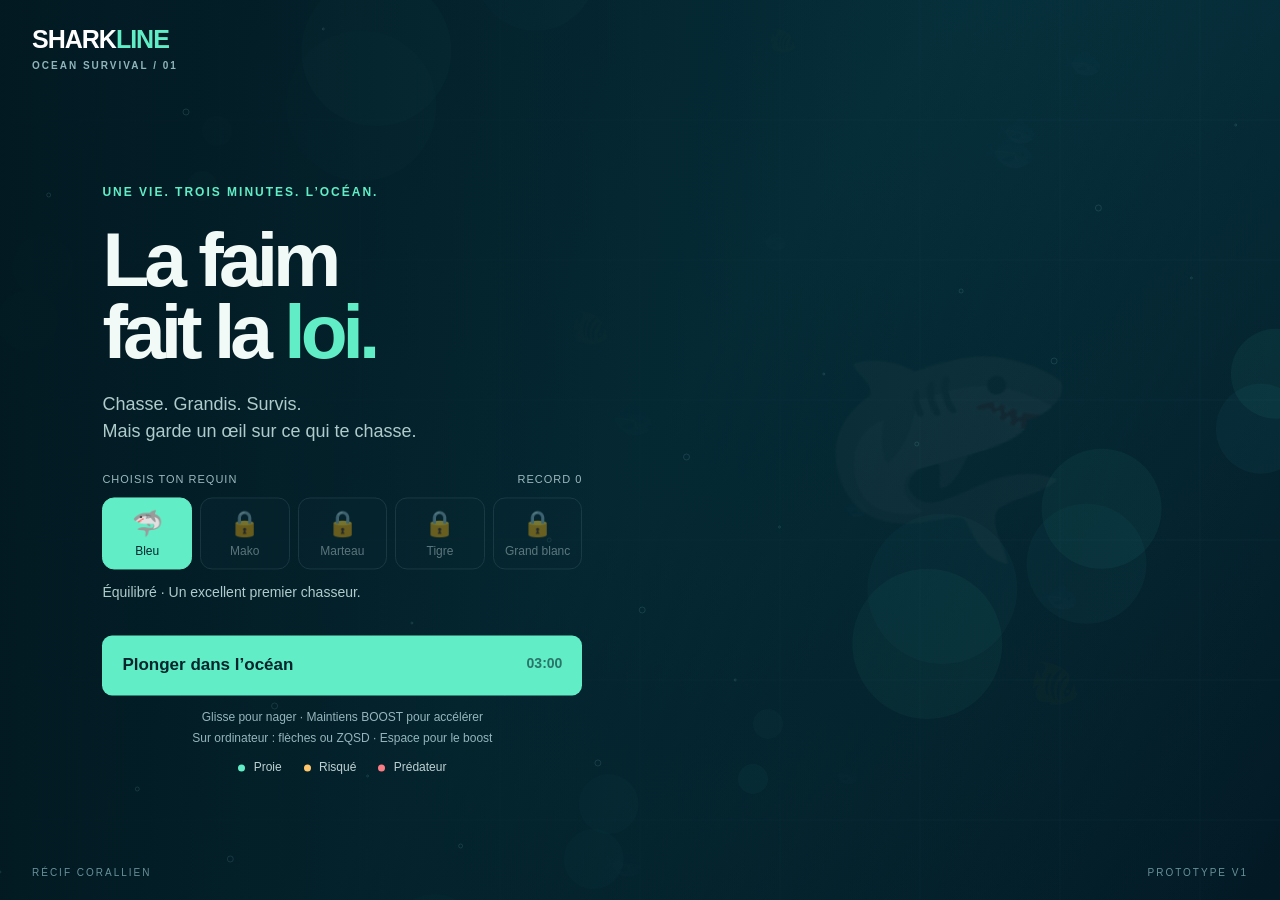
==== index.html @ ac91c2fd "Add files via upload" ====
<!doctype html><html lang="fr"><head><meta charset="utf-8"><meta name="viewport" content="width=device-width,initial-scale=1,viewport-fit=cover"><meta name="theme-color" content="#041b26"><meta name="description" content="Survis trois minutes dans l’océan. Mange, grandis et évite les prédateurs."><title>SHARKLINE · Survie dans l’océan</title><link rel="icon" type="image/svg+xml" href="data:image/svg+xml,%3Csvg xmlns='http://www.w3.org/2000/svg' viewBox='0 0 32 32'%3E%3Crect width='32' height='32' rx='8' fill='%23041b26'/%3E%3Cpath d='M5 25L22 5L20 25Z' fill='%2353f2cb'/%3E%3C/svg%3E"><link rel="stylesheet" href="style.css"><link rel="manifest" href="./manifest.webmanifest"><link rel="apple-touch-icon" href="./icons/icon-180.png"><meta name="apple-mobile-web-app-capable" content="yes"><meta name="apple-mobile-web-app-status-bar-style" content="black-translucent"><meta name="apple-mobile-web-app-title" content="SHARKLINE"></head><body><main id="game"><canvas id="ocean" aria-label="Océan et animaux marins"></canvas><header><a class="brand" href="./">SHARK<span>LINE</span><small>OCEAN SURVIVAL / 01</small></a><button id="pause" aria-label="Mettre en pause" hidden>Ⅱ</button></header><div id="hud" hidden><div class="stats"><div><small>SCORE</small><b id="score">0</b></div><div class="timer" id="time">3:00</div><div><small>TAILLE</small><b id="size">1.0 m</b></div></div><div class="meters"><label>VITALITÉ <progress id="health" max="100" value="100"></progress></label><label>ÉNERGIE <progress id="energy" max="100" value="100"></progress></label></div></div><div id="notice" role="status"></div><section id="menu" class="panel"><p class="eyebrow">UNE VIE. TROIS MINUTES. L’OCÉAN.</p><h1>La faim<br>fait la <em>loi.</em></h1><p class="intro">Chasse. Grandis. Survis.<br>Mais garde un œil sur ce qui te chasse.</p><div class="selection"><div class="select-title"><span>CHOISIS TON REQUIN</span><span id="record">RECORD 0</span></div><div id="sharks"></div><p id="ability"></p></div><button id="play" class="primary">Plonger dans l’océan <span>03:00</span></button><p class="controls">Glisse pour nager · Maintiens BOOST pour accélérer<br>Sur ordinateur : flèches ou ZQSD · Espace pour le boost</p><div class="legend"><span><i class="green"></i> Proie</span><span><i class="amber"></i> Risqué</span><span><i class="red"></i> Prédateur</span></div></section><section id="result" class="panel compact" hidden><p class="eyebrow" id="endLabel"></p><h2 id="endTitle"></h2><div class="resultstats"><div><small>SCORE</small><b id="finalScore"></b></div><div><small>PROIES</small><b id="finalEaten"></b></div><div><small>TAILLE</small><b id="finalSize"></b></div></div><p id="newRecord"></p><button id="replay" class="primary">Replonger</button><button id="back" class="secondary">Choisir un requin</button></section><section id="paused" class="panel compact" hidden><p class="eyebrow">UN INSTANT À LA SURFACE</p><h2>En pause.</h2><button id="resume" class="primary">Continuer</button><button id="quit" class="secondary">Quitter la partie</button></section><button id="boost" hidden>BOOST<small>MAINTENIR</small></button><div id="hint" hidden>Mange les proies vertes pour grandir</div><footer id="footer">RÉCIF CORALLIEN <span>PROTOTYPE V1</span></footer></main><script src="game.js"></script><script src="./pwa.js"></script></body></html>
---- style.css ----
*{box-sizing:border-box}html,body{margin:0;background:#041b26;color:#f2faf7;font-family:Arial,Helvetica,sans-serif;height:100%;overflow:hidden}button,a{-webkit-tap-highlight-color:transparent}button{font:inherit;cursor:pointer}button:focus-visible,a:focus-visible{outline:3px solid #fff;outline-offset:4px}[hidden]{display:none!important}#game{height:100dvh;min-height:500px;position:relative;overflow:hidden}canvas{position:absolute;inset:0;width:100%;height:100%;touch-action:none}header{position:absolute;top:max(25px,env(safe-area-inset-top));left:32px;right:32px;display:flex;justify-content:space-between;align-items:center;z-index:3}.brand{font-size:25px;font-weight:900;letter-spacing:-1px;text-decoration:none;color:#fff}.brand span{color:#61eec6}.brand small{display:block;font-size:10px;letter-spacing:2px;color:#8fb5ba;margin-top:6px}#pause{background:#123c46;border:1px solid #45717a;color:white;border-radius:50%;width:46px;height:46px}.panel{position:absolute;left:8%;top:50%;transform:translateY(-46%);width:480px;max-width:84%;z-index:4}.eyebrow{font-size:12px;letter-spacing:2px;color:#61eec6;font-weight:bold}h1{font-size:clamp(52px,6vw,88px);line-height:.94;letter-spacing:-5px;margin:24px 0}h1 em{font-style:normal;color:#61eec6}p.intro{color:#b0cbcc;line-height:1.5;font-size:18px}.selection{margin:28px 0 20px}.select-title{display:flex;justify-content:space-between;font-size:11px;letter-spacing:1px;color:#9cb9be}#sharks{display:flex;gap:8px;margin:12px 0}#sharks button{width:20%;border:1px solid #32545e;background:#0b2934b8;color:#c4d9dc;border-radius:12px;min-height:72px;font-size:12px;padding:8px 2px}#sharks button.active{background:#61eec6;color:#052931;border-color:#61eec6}#sharks button:disabled{opacity:.45;cursor:default}#sharks b{display:block;font-size:25px;margin-bottom:6px}#ability{min-height:32px;font-size:14px;color:#b0cbcc;line-height:1.4}.primary{width:100%;border:0;border-radius:10px;background:#61eec6;color:#05252c;font-weight:800;font-size:17px;padding:20px;text-align:left;display:flex;justify-content:space-between}.primary span{font-size:14px;opacity:.6}.controls{font-size:12px;line-height:1.7;color:#95b5bc;text-align:center}.legend{display:flex;gap:22px;justify-content:center;font-size:12px;color:#bed1d2}.legend i{display:inline-block;width:7px;height:7px;border-radius:50%;margin-right:5px}.green{background:#61eec6}.amber{background:#ffc66c}.red{background:#fa7c85}footer{position:absolute;bottom:max(22px,env(safe-area-inset-bottom));left:32px;right:32px;font-size:10px;letter-spacing:2px;color:#68919a;display:flex;justify-content:space-between}#hud{position:absolute;top:110px;left:50%;transform:translateX(-50%);width:420px;max-width:88%;pointer-events:none}.stats{display:flex;justify-content:space-between;align-items:center}.stats small,.resultstats small{display:block;font-size:10px;color:#8fb5ba;letter-spacing:2px;margin-bottom:4px}.stats b{font-size:23px}.timer{font-size:26px;font-weight:bold}.meters{display:flex;gap:20px;margin-top:15px}.meters label{font-size:10px;letter-spacing:1px;color:#a8c9cb;width:50%}progress{display:block;width:100%;height:5px;margin-top:6px;appearance:none;border:0;background:#193a44;border-radius:5px;overflow:hidden}progress::-webkit-progress-bar{background:#193a44}progress::-webkit-progress-value{background:#61eec6}progress::-moz-progress-bar{background:#61eec6}#energy::-webkit-progress-value{background:#ffd181}#boost{position:absolute;right:30px;bottom:max(65px,env(safe-area-inset-bottom));border:1px solid #61eec6;color:#61eec6;background:#0c303ad9;width:100px;height:100px;border-radius:50%;font-weight:bold;touch-action:none;user-select:none}#boost small{display:block;font-size:9px;letter-spacing:1px;margin-top:8px}#boost.pressed{background:#61eec6;color:#062c35}#hint{position:absolute;bottom:30px;left:50%;transform:translateX(-50%);font-size:12px;white-space:nowrap;color:#a2c8c9}#notice{position:absolute;top:210px;left:50%;transform:translateX(-50%);text-align:center;color:#61eec6;font-weight:bold;pointer-events:none;width:90%}.compact{left:50%;transform:translate(-50%,-50%);background:#082731f2;border:1px solid #315661;padding:30px;border-radius:18px;max-width:90%;width:460px}h2{font-size:45px;letter-spacing:-2px;margin:20px 0}.resultstats{display:flex;justify-content:space-between;margin:30px 0}.resultstats b{font-size:27px}.secondary{width:100%;background:transparent;border:1px solid #42616a;color:#c5d9da;padding:17px;border-radius:10px;margin-top:12px}#newRecord{color:#61eec6;font-size:14px}@media(max-width:600px){header{left:22px;right:22px;top:max(20px,env(safe-area-inset-top))}.panel{left:7%;max-width:86%;top:51%;transform:translateY(-45%)}h1{font-size:64px;letter-spacing:-3px;margin:20px 0}.intro{font-size:16px!important}.selection{margin:24px 0 16px}.compact{left:50%;transform:translate(-50%,-50%)}footer{left:22px;right:22px}.controls{font-size:11px}.primary{padding:18px}#hint{left:20px;transform:none;bottom:30px;font-size:11px}#boost{right:20px;bottom:55px;width:90px;height:90px}}@media(max-height:740px){h1{font-size:52px;margin:15px 0}.intro{margin:10px 0}.selection{margin:16px 0 10px}#sharks button{min-height:60px}.controls{margin:8px 0}.eyebrow{font-size:10px}.panel{top:51%}footer{bottom:12px}}
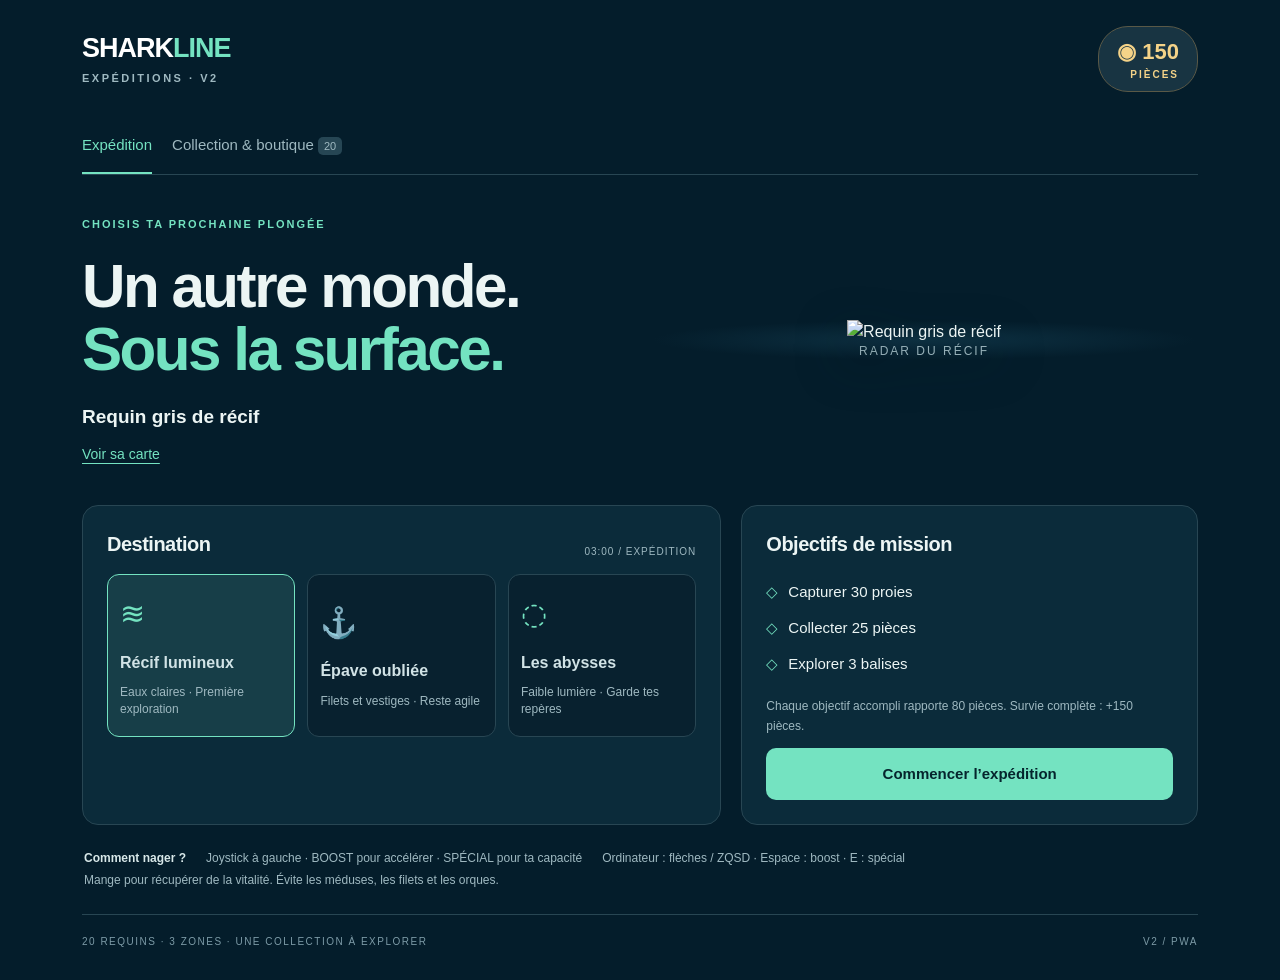
==== commit 07d679b2: "Add files via upload" ====
--- a/index.html
+++ b/index.html
@@ -1 +1,9 @@
-<!doctype html><html lang="fr"><head><meta charset="utf-8"><meta name="viewport" content="width=device-width,initial-scale=1,viewport-fit=cover"><meta name="theme-color" content="#041b26"><meta name="description" content="Survis trois minutes dans l’océan. Mange, grandis et évite les prédateurs."><title>SHARKLINE · Survie dans l’océan</title><link rel="icon" type="image/svg+xml" href="data:image/svg+xml,%3Csvg xmlns='http://www.w3.org/2000/svg' viewBox='0 0 32 32'%3E%3Crect width='32' height='32' rx='8' fill='%23041b26'/%3E%3Cpath d='M5 25L22 5L20 25Z' fill='%2353f2cb'/%3E%3C/svg%3E"><link rel="stylesheet" href="style.css"><link rel="manifest" href="./manifest.webmanifest"><link rel="apple-touch-icon" href="./icons/icon-180.png"><meta name="apple-mobile-web-app-capable" content="yes"><meta name="apple-mobile-web-app-status-bar-style" content="black-translucent"><meta name="apple-mobile-web-app-title" content="SHARKLINE"></head><body><main id="game"><canvas id="ocean" aria-label="Océan et animaux marins"></canvas><header><a class="brand" href="./">SHARK<span>LINE</span><small>OCEAN SURVIVAL / 01</small></a><button id="pause" aria-label="Mettre en pause" hidden>Ⅱ</button></header><div id="hud" hidden><div class="stats"><div><small>SCORE</small><b id="score">0</b></div><div class="timer" id="time">3:00</div><div><small>TAILLE</small><b id="size">1.0 m</b></div></div><div class="meters"><label>VITALITÉ <progress id="health" max="100" value="100"></progress></label><label>ÉNERGIE <progress id="energy" max="100" value="100"></progress></label></div></div><div id="notice" role="status"></div><section id="menu" class="panel"><p class="eyebrow">UNE VIE. TROIS MINUTES. L’OCÉAN.</p><h1>La faim<br>fait la <em>loi.</em></h1><p class="intro">Chasse. Grandis. Survis.<br>Mais garde un œil sur ce qui te chasse.</p><div class="selection"><div class="select-title"><span>CHOISIS TON REQUIN</span><span id="record">RECORD 0</span></div><div id="sharks"></div><p id="ability"></p></div><button id="play" class="primary">Plonger dans l’océan <span>03:00</span></button><p class="controls">Glisse pour nager · Maintiens BOOST pour accélérer<br>Sur ordinateur : flèches ou ZQSD · Espace pour le boost</p><div class="legend"><span><i class="green"></i> Proie</span><span><i class="amber"></i> Risqué</span><span><i class="red"></i> Prédateur</span></div></section><section id="result" class="panel compact" hidden><p class="eyebrow" id="endLabel"></p><h2 id="endTitle"></h2><div class="resultstats"><div><small>SCORE</small><b id="finalScore"></b></div><div><small>PROIES</small><b id="finalEaten"></b></div><div><small>TAILLE</small><b id="finalSize"></b></div></div><p id="newRecord"></p><button id="replay" class="primary">Replonger</button><button id="back" class="secondary">Choisir un requin</button></section><section id="paused" class="panel compact" hidden><p class="eyebrow">UN INSTANT À LA SURFACE</p><h2>En pause.</h2><button id="resume" class="primary">Continuer</button><button id="quit" class="secondary">Quitter la partie</button></section><button id="boost" hidden>BOOST<small>MAINTENIR</small></button><div id="hint" hidden>Mange les proies vertes pour grandir</div><footer id="footer">RÉCIF CORALLIEN <span>PROTOTYPE V1</span></footer></main><script src="game.js"></script><script src="./pwa.js"></script></body></html>
+<!doctype html><html lang="fr"><head><meta charset="UTF-8"><meta name="viewport" content="width=device-width,initial-scale=1,viewport-fit=cover"><meta name="theme-color" content="#041d2b"><meta name="description" content="Expéditions sous-marines, boutique de 20 requins et collection documentaire."><title>SHARKLINE V2 · Expéditions</title><link rel="manifest" href="./manifest.webmanifest"><link rel="icon" href="./icons/icon-192.png"><link rel="apple-touch-icon" href="./icons/icon-180.png"><meta name="apple-mobile-web-app-capable" content="yes"><meta name="apple-mobile-web-app-status-bar-style" content="black-translucent"><link rel="stylesheet" href="./style.css"></head><body>
+<div id="toast" role="status"></div><main id="harbor"><header><a href="./" class="logo">SHARK<span>LINE</span><small>EXPÉDITIONS · V2</small></a><div class="wallet"><span aria-hidden="true">◉</span> <b id="wallet">0</b><small>PIÈCES</small></div></header><nav aria-label="Menu principal"><button id="tabPlay" class="active">Expédition</button><button id="tabCollection">Collection & boutique <span>20</span></button></nav>
+<section id="lobby"><div class="hero"><div class="heroText"><p class="eyebrow">CHOISIS TA PROCHAINE PLONGÉE</p><h1>Un autre monde.<br><em>Sous la surface.</em></h1><p id="selectedName"></p><button id="selectedDetails" class="textButton">Voir sa carte</button></div><div class="heroArt"><img id="selectedArt" alt=""><span id="selectedRole"></span></div></div><div class="launchGrid"><section class="surface"><div class="sectionTitle"><h2>Destination</h2><span>03:00 / EXPÉDITION</span></div><div id="zones" class="zoneGrid"></div></section><section class="surface missionPreview"><h2>Objectifs de mission</h2><ul id="missionList"></ul><p>Chaque objectif accompli rapporte 80 pièces. Survie complète : +150 pièces.</p><button id="launch" class="primary">Commencer l’expédition</button></section></div><aside class="instruction"><strong>Comment nager ?</strong><span>Joystick à gauche · BOOST pour accélérer · SPÉCIAL pour ta capacité</span><span>Ordinateur : flèches / ZQSD · Espace : boost · E : spécial</span><span>Mange pour récupérer de la vitalité. Évite les méduses, les filets et les orques.</span></aside></section>
+<section id="collection" hidden><div class="collectionHeading"><div><p class="eyebrow">LE CARNET DES PROFONDEURS</p><h1>Ta collection.</h1><p id="ownedCount"></p></div><label>Afficher <select id="filter"><option value="all">Tous les requins</option><option value="owned">Mes requins</option><option value="shop">À acheter</option></select></label></div><div id="cards" class="cards"></div><p class="footnote">Les pièces se gagnent uniquement en jouant. Achats et progression sauvegardés sur cet appareil.</p></section><footer>20 REQUINS · 3 ZONES · UNE COLLECTION À EXPLORER <span>V2 / PWA</span></footer></main>
+<section id="gameScreen" hidden aria-label="Partie en cours"><canvas id="ocean" aria-label="Vue sous-marine de côté"></canvas><div class="hud"><div class="hudTop"><span id="zoneName"></span><b id="timer">3:00</b><button id="pause" aria-label="Mettre en pause">Ⅱ</button></div><div class="hudStats"><label>VITALITÉ <span id="hpText"></span><progress id="hp" value="100" max="100"></progress></label><label>BOOST<progress id="energy" value="100" max="100"></progress></label><b id="runCoins">◉ 0</b></div><div id="objectives"></div></div><div id="alert" role="status"></div><div id="stick" aria-label="Joystick tactile"><span id="knob"></span></div><div class="actions"><button id="special">SPÉCIAL<small id="specialStatus"></small></button><button id="boost">BOOST<small>MAINTENIR</small></button></div><div id="gameHint">Glisse dans la partie gauche pour nager</div></section>
+<dialog id="detail"><div class="dialogHead"><span class="eyebrow">CARTE DE COLLECTION</span><button id="closeDetail" aria-label="Fermer la carte">✕</button></div><div id="detailTop"></div><div class="detailTabs"><button id="statTab" class="active">Dans le jeu</button><button id="docTab">Dans la vraie vie</button></div><div id="statsPane"></div><div id="docPane" hidden></div><div id="detailAction"></div></dialog>
+<dialog id="pauseDialog"><p class="eyebrow">À LA SURFACE</p><h2>En pause.</h2><button id="resume" class="primary">Continuer</button><button id="quit" class="secondary">Terminer et récupérer mes gains</button></dialog>
+<dialog id="result"><p class="eyebrow" id="resultLabel"></p><h2 id="resultTitle"></h2><div id="resultBody"></div><button id="again" class="primary">Nouvelle expédition</button><button id="toShop" class="secondary">Collection & boutique</button><button id="toLobby" class="textButton">Retour au port</button></dialog>
+<script src="./sharks.js"></script><script src="./engine.js"></script><script src="./app.js"></script><script src="./pwa.js"></script></body></html>
--- a/style.css
+++ b/style.css
@@ -1 +1 @@
-*{box-sizing:border-box}html,body{margin:0;background:#041b26;color:#f2faf7;font-family:Arial,Helvetica,sans-serif;height:100%;overflow:hidden}button,a{-webkit-tap-highlight-color:transparent}button{font:inherit;cursor:pointer}button:focus-visible,a:focus-visible{outline:3px solid #fff;outline-offset:4px}[hidden]{display:none!important}#game{height:100dvh;min-height:500px;position:relative;overflow:hidden}canvas{position:absolute;inset:0;width:100%;height:100%;touch-action:none}header{position:absolute;top:max(25px,env(safe-area-inset-top));left:32px;right:32px;display:flex;justify-content:space-between;align-items:center;z-index:3}.brand{font-size:25px;font-weight:900;letter-spacing:-1px;text-decoration:none;color:#fff}.brand span{color:#61eec6}.brand small{display:block;font-size:10px;letter-spacing:2px;color:#8fb5ba;margin-top:6px}#pause{background:#123c46;border:1px solid #45717a;color:white;border-radius:50%;width:46px;height:46px}.panel{position:absolute;left:8%;top:50%;transform:translateY(-46%);width:480px;max-width:84%;z-index:4}.eyebrow{font-size:12px;letter-spacing:2px;color:#61eec6;font-weight:bold}h1{font-size:clamp(52px,6vw,88px);line-height:.94;letter-spacing:-5px;margin:24px 0}h1 em{font-style:normal;color:#61eec6}p.intro{color:#b0cbcc;line-height:1.5;font-size:18px}.selection{margin:28px 0 20px}.select-title{display:flex;justify-content:space-between;font-size:11px;letter-spacing:1px;color:#9cb9be}#sharks{display:flex;gap:8px;margin:12px 0}#sharks button{width:20%;border:1px solid #32545e;background:#0b2934b8;color:#c4d9dc;border-radius:12px;min-height:72px;font-size:12px;padding:8px 2px}#sharks button.active{background:#61eec6;color:#052931;border-color:#61eec6}#sharks button:disabled{opacity:.45;cursor:default}#sharks b{display:block;font-size:25px;margin-bottom:6px}#ability{min-height:32px;font-size:14px;color:#b0cbcc;line-height:1.4}.primary{width:100%;border:0;border-radius:10px;background:#61eec6;color:#05252c;font-weight:800;font-size:17px;padding:20px;text-align:left;display:flex;justify-content:space-between}.primary span{font-size:14px;opacity:.6}.controls{font-size:12px;line-height:1.7;color:#95b5bc;text-align:center}.legend{display:flex;gap:22px;justify-content:center;font-size:12px;color:#bed1d2}.legend i{display:inline-block;width:7px;height:7px;border-radius:50%;margin-right:5px}.green{background:#61eec6}.amber{background:#ffc66c}.red{background:#fa7c85}footer{position:absolute;bottom:max(22px,env(safe-area-inset-bottom));left:32px;right:32px;font-size:10px;letter-spacing:2px;color:#68919a;display:flex;justify-content:space-between}#hud{position:absolute;top:110px;left:50%;transform:translateX(-50%);width:420px;max-width:88%;pointer-events:none}.stats{display:flex;justify-content:space-between;align-items:center}.stats small,.resultstats small{display:block;font-size:10px;color:#8fb5ba;letter-spacing:2px;margin-bottom:4px}.stats b{font-size:23px}.timer{font-size:26px;font-weight:bold}.meters{display:flex;gap:20px;margin-top:15px}.meters label{font-size:10px;letter-spacing:1px;color:#a8c9cb;width:50%}progress{display:block;width:100%;height:5px;margin-top:6px;appearance:none;border:0;background:#193a44;border-radius:5px;overflow:hidden}progress::-webkit-progress-bar{background:#193a44}progress::-webkit-progress-value{background:#61eec6}progress::-moz-progress-bar{background:#61eec6}#energy::-webkit-progress-value{background:#ffd181}#boost{position:absolute;right:30px;bottom:max(65px,env(safe-area-inset-bottom));border:1px solid #61eec6;color:#61eec6;background:#0c303ad9;width:100px;height:100px;border-radius:50%;font-weight:bold;touch-action:none;user-select:none}#boost small{display:block;font-size:9px;letter-spacing:1px;margin-top:8px}#boost.pressed{background:#61eec6;color:#062c35}#hint{position:absolute;bottom:30px;left:50%;transform:translateX(-50%);font-size:12px;white-space:nowrap;color:#a2c8c9}#notice{position:absolute;top:210px;left:50%;transform:translateX(-50%);text-align:center;color:#61eec6;font-weight:bold;pointer-events:none;width:90%}.compact{left:50%;transform:translate(-50%,-50%);background:#082731f2;border:1px solid #315661;padding:30px;border-radius:18px;max-width:90%;width:460px}h2{font-size:45px;letter-spacing:-2px;margin:20px 0}.resultstats{display:flex;justify-content:space-between;margin:30px 0}.resultstats b{font-size:27px}.secondary{width:100%;background:transparent;border:1px solid #42616a;color:#c5d9da;padding:17px;border-radius:10px;margin-top:12px}#newRecord{color:#61eec6;font-size:14px}@media(max-width:600px){header{left:22px;right:22px;top:max(20px,env(safe-area-inset-top))}.panel{left:7%;max-width:86%;top:51%;transform:translateY(-45%)}h1{font-size:64px;letter-spacing:-3px;margin:20px 0}.intro{font-size:16px!important}.selection{margin:24px 0 16px}.compact{left:50%;transform:translate(-50%,-50%)}footer{left:22px;right:22px}.controls{font-size:11px}.primary{padding:18px}#hint{left:20px;transform:none;bottom:30px;font-size:11px}#boost{right:20px;bottom:55px;width:90px;height:90px}}@media(max-height:740px){h1{font-size:52px;margin:15px 0}.intro{margin:10px 0}.selection{margin:16px 0 10px}#sharks button{min-height:60px}.controls{margin:8px 0}.eyebrow{font-size:10px}.panel{top:51%}footer{bottom:12px}}
+:root{color-scheme:dark;--bg:#041d2b;--surface:#0b2b3a;--line:#284653;--mint:#74e3c1;--gold:#f4d388;--muted:#9fb9c1}*{box-sizing:border-box}body{margin:0;background:var(--bg);color:#ecf5f4;font-family:Arial,Helvetica,sans-serif;font-size:16px;line-height:1.45}button,select{font:inherit}button{cursor:pointer;-webkit-tap-highlight-color:transparent;touch-action:manipulation}button:disabled{opacity:.5;cursor:default}button:focus-visible,select:focus-visible,a:focus-visible{outline:3px solid var(--gold);outline-offset:4px}[hidden]{display:none!important}header{display:flex;align-items:center;justify-content:space-between;padding:26px 0}.logo{font-size:27px;font-weight:900;letter-spacing:-1px;color:white;text-decoration:none;line-height:1.1}.logo span{color:var(--mint)}.logo small{display:block;font-size:11px;letter-spacing:2.5px;color:var(--muted);margin-top:8px}.wallet{color:var(--gold);font-size:22px;font-weight:bold;background:#183442;border:1px solid #5a5947;border-radius:30px;padding:9px 18px}.wallet small{font-size:10px;display:block;text-align:right;letter-spacing:2px}#harbor{max-width:1180px;margin:auto;padding:0 32px 30px}nav{display:flex;border-bottom:1px solid var(--line);gap:20px}nav button{padding:16px 0;background:none;border:0;color:var(--muted);border-bottom:2px solid transparent;font-size:15px}nav button.active{color:var(--mint);border-color:var(--mint)}nav span{font-size:11px;padding:3px 6px;border-radius:5px;background:#264654}.hero{display:grid;grid-template-columns:1fr 1fr;align-items:center;min-height:330px;gap:20px}.eyebrow{font-size:11px;font-weight:700;letter-spacing:2px;color:var(--mint)}h1{font-size:clamp(36px,4.7vw,61px);line-height:1.05;letter-spacing:-2.5px;margin:22px 0}h1 em{font-style:normal;color:var(--mint)}h2{font-size:20px;margin:0 0 15px;letter-spacing:-.5px}#selectedName{font-weight:700;font-size:19px;margin-bottom:4px}.textButton{background:transparent;border:0;color:var(--mint);padding:10px 0;font-size:14px;text-decoration:underline;text-underline-offset:4px}.heroArt{position:relative;background:radial-gradient(ellipse,#1d516866,transparent 70%);text-align:center}.heroArt img{width:100%;max-width:550px;filter:drop-shadow(0 20px 25px #00131c);animation:float 5s ease-in-out infinite}.heroArt span{display:block;font-size:12px;color:var(--muted);letter-spacing:2px;text-transform:uppercase}@keyframes float{50%{transform:translateY(-10px) rotate(-2deg)}}.launchGrid{display:grid;grid-template-columns:1.4fr 1fr;gap:20px}.surface{background:var(--surface);border:1px solid var(--line);border-radius:16px;padding:24px}.sectionTitle{display:flex;justify-content:space-between;align-items:center;gap:10px}.sectionTitle span{font-size:10px;letter-spacing:1px;color:var(--muted)}.zoneGrid{display:grid;grid-template-columns:repeat(3,1fr);gap:12px}.zone{border:1px solid var(--line);background:#08212f;color:#d1e3e6;border-radius:12px;padding:17px 12px;text-align:left;min-height:157px;position:relative;overflow:hidden}.zone.active{border-color:var(--mint);background:#173e48}.zone b{font-size:16px;display:block}.zone small{color:var(--muted);display:block;margin-top:10px;font-size:12px}.zone .zoneIcon{display:block;font-size:30px;margin-bottom:15px;color:var(--mint)}.missionPreview ul{list-style:none;padding:0;margin:0 0 16px}.missionPreview li{padding:7px 0;font-size:15px;display:flex;gap:10px}.missionPreview li:before{content:'◇';color:var(--mint)}.missionPreview p{font-size:12px;color:var(--muted);line-height:1.6}.primary,.secondary{border:0;border-radius:10px;padding:15px 18px;font-weight:700;font-size:15px;width:100%;background:var(--mint);color:#05252d}.secondary{background:#153542;color:#d2e4e8;border:1px solid #45616d;margin-top:12px}.instruction{display:flex;flex-wrap:wrap;gap:5px 20px;font-size:12px;color:var(--muted);padding:25px 2px}.instruction strong{color:#d8e8e9}footer{border-top:1px solid var(--line);padding:20px 0 0;font-size:10px;letter-spacing:1.5px;color:#7d9ba7;display:flex;justify-content:space-between;gap:20px}.collectionHeading{display:flex;justify-content:space-between;align-items:center;padding:24px 0}.collectionHeading h1{font-size:44px;margin:12px 0}.collectionHeading p{color:var(--muted);font-size:14px}.collectionHeading label{font-size:13px;color:var(--muted)}select{display:block;background:#133442;color:white;border:1px solid var(--line);border-radius:8px;padding:10px;margin-top:8px;font-size:14px}.cards{display:grid;grid-template-columns:repeat(4,1fr);gap:16px}.card{border:1px solid var(--line);border-radius:14px;overflow:hidden;background:var(--surface);display:flex;flex-direction:column}.card.selected{border-color:var(--mint)}.cardArtwork{background:radial-gradient(ellipse,#28546955,#071f2d);position:relative;min-height:108px}.cardArtwork img{width:100%;height:110px;object-fit:contain;padding:10px}.tag{position:absolute;top:10px;left:12px;letter-spacing:1px;font-size:9px;color:var(--mint)}.cardBody{padding:16px;flex:1;display:flex;flex-direction:column}.card h3{font-size:16px;line-height:1.3;margin:0 0 6px}.card p{font-size:12px;color:var(--muted);margin:0 0 12px}.miniStats{display:grid;grid-template-columns:1fr 1fr;gap:8px;font-size:12px;margin-top:auto;margin-bottom:12px}.miniStats span{color:var(--muted)}.miniStats b{display:block;font-size:16px;color:white}.card button{font-size:13px;padding:12px}.card .textButton{text-align:left;padding:8px 0}.footnote{font-size:12px;color:var(--muted);margin:25px 0}dialog{background:#0a2b3a;color:#e8f4f5;border:1px solid #3c5b68;border-radius:20px;padding:25px;max-width:calc(100% - 24px);width:680px;max-height:90dvh;overflow:auto;box-shadow:0 20px 80px #0008}dialog::backdrop{background:#00121dcc;backdrop-filter:blur(5px)}.dialogHead{display:flex;align-items:center;justify-content:space-between}.dialogHead button{background:#173e4b;color:white;border:0;border-radius:50%;width:40px;height:40px}#detailTop{display:grid;grid-template-columns:1fr 1fr;align-items:center;gap:12px}#detailTop img{width:100%}#detailTop h2{font-size:27px;margin:10px 0}#detailTop p{font-size:12px;color:var(--muted);font-style:italic}.detailTabs{display:flex;gap:12px;border-bottom:1px solid var(--line);margin:12px 0 20px}.detailTabs button{background:none;border:0;color:var(--muted);padding:13px 0;border-bottom:2px solid transparent;font-size:14px}.detailTabs button.active{color:var(--mint);border-color:var(--mint)}.statsGrid{display:grid;grid-template-columns:repeat(4,1fr);gap:12px}.stat{background:#061f2d;border-radius:9px;padding:13px}.stat small{display:block;color:var(--muted);font-size:11px}.stat b{display:block;font-size:20px;margin:6px 0}.stat em{font-size:10px;font-style:normal;color:var(--muted)}.ability{padding:18px;border:1px solid #346055;border-radius:10px;margin:16px 0;background:#143b3b}.ability p{margin:6px 0;font-size:14px;color:#b7d3d0}.note{font-size:12px;color:var(--muted);line-height:1.6}.documentary{display:grid;grid-template-columns:1fr 1fr;gap:12px}.docField{padding:14px;background:#062331;border-radius:10px}.docField h3{font-size:11px;text-transform:uppercase;letter-spacing:1px;color:var(--mint);margin:0 0 7px}.docField p{font-size:14px;line-height:1.5;margin:0}.docField.full{grid-column:1/-1}.map{position:relative;aspect-ratio:2;max-width:440px;margin:10px auto}.map img{width:100%;height:100%}.map i{position:absolute;width:8px;height:8px;border:1px solid #f6eab8;background:var(--gold);border-radius:50%;transform:translate(-50%,-50%)}.sources{font-size:12px;color:var(--muted);padding:15px 0}.sources a{color:var(--mint);display:inline-block;margin:5px 14px 5px 0}#detailAction{margin-top:18px}#toast{position:fixed;left:50%;top:20px;transform:translateX(-50%);background:#173e48;border:1px solid var(--mint);padding:12px 20px;border-radius:10px;z-index:20;max-width:90%;font-size:14px;display:none}body.playing{overflow:hidden}#gameScreen{position:fixed;inset:0;background:#041e2d;overflow:hidden;touch-action:none;user-select:none}canvas{width:100%;height:100%;display:block;touch-action:none}.hud{position:absolute;top:max(14px,env(safe-area-inset-top));left:20px;right:20px;pointer-events:none;text-shadow:0 2px 7px #00111d}.hudTop{display:flex;align-items:center;gap:15px;justify-content:space-between}.hudTop span{font-size:12px;font-weight:bold;letter-spacing:1px}.hudTop b{font-size:24px}.hudTop button{pointer-events:auto;background:#062a3ecc;color:white;border:1px solid #527888;border-radius:50%;width:42px;height:42px}.hudStats{display:flex;gap:15px;align-items:center;margin-top:14px;max-width:600px}.hudStats label{font-size:10px;letter-spacing:1px;flex:1}.hudStats label span{float:right}.hudStats b{font-size:17px;color:var(--gold);white-space:nowrap}progress{display:block;width:100%;height:7px;appearance:none;border:0;background:#183b4a;margin-top:5px;border-radius:9px;overflow:hidden}progress::-webkit-progress-bar{background:#183b4a}progress::-webkit-progress-value{background:var(--mint)}progress::-moz-progress-bar{background:var(--mint)}#energy::-webkit-progress-value{background:var(--gold)}#objectives{display:flex;gap:10px;flex-wrap:wrap;margin-top:15px;font-size:11px;color:#cee7e8}#objectives span{background:#042335b5;padding:5px 9px;border-radius:6px}#objectives .done{color:var(--mint)}#alert{position:absolute;top:180px;left:50%;transform:translateX(-50%);width:90%;text-align:center;font-size:16px;font-weight:bold;color:var(--gold);pointer-events:none;text-shadow:0 2px 8px #000}#stick{position:absolute;left:35px;bottom:max(45px,env(safe-area-inset-bottom));width:116px;height:116px;border:1px solid #b3e0e144;border-radius:50%;background:#06314c55;pointer-events:none}#knob{position:absolute;left:35px;top:35px;width:46px;height:46px;border:1px solid #c0e7dd88;border-radius:50%;background:#99dbc855}.actions{position:absolute;right:24px;bottom:max(38px,env(safe-area-inset-bottom));display:flex;gap:15px;align-items:flex-end}.actions button{width:95px;height:95px;border-radius:50%;color:#052831;background:var(--mint);border:2px solid #bdf4e0;font-size:13px;font-weight:bold;touch-action:none}.actions button small{display:block;font-size:9px;margin-top:5px}.actions button:first-child{width:72px;height:72px;background:#123745d9;color:var(--gold);border-color:#9b885b;font-size:10px}.actions button.pressed{background:#ebfff6}.actions button:disabled{opacity:.65}#gameHint{position:absolute;bottom:12px;left:50%;transform:translateX(-50%);color:#a6c6d0;font-size:11px;white-space:nowrap}#pauseDialog,#result{max-width:430px}#pauseDialog h2,#result h2{font-size:34px}.resultAmount{font-size:45px;color:var(--gold);font-weight:bold;margin:20px 0}.resultLines{font-size:14px;line-height:1.9;color:#b8d2d8}.resultLines span{float:right;color:#edf8f5}#result .textButton{display:block;margin:8px auto}button{transition:background .15s,border .15s}@media(max-width:850px){.cards{grid-template-columns:repeat(3,1fr)}.launchGrid{grid-template-columns:1fr}.hero{min-height:290px}h1{font-size:42px}.surface{padding:20px}.statsGrid{grid-template-columns:repeat(4,1fr)}}@media(max-width:600px){#harbor{padding:0 18px 25px}header{padding:23px 0}.logo{font-size:23px}.wallet{font-size:18px;padding:8px 14px}nav{gap:18px}nav button{font-size:13px}.hero{grid-template-columns:1fr;gap:0;min-height:auto;padding:25px 0 20px}.heroText{position:relative;z-index:1}h1{font-size:41px;margin:18px 0;letter-spacing:-1.5px}.heroArt{position:absolute;top:180px;right:0;width:190px;opacity:.5;pointer-events:none}.heroArt span{display:none}.heroText h1{font-size:36px}.heroText p#selectedName{margin-top:28px;font-size:16px}.surface{padding:17px}.zoneGrid{gap:8px}.zone{padding:12px 9px;min-height:130px}.zone b{font-size:13px}.zone small{font-size:10px}.zone .zoneIcon{margin-bottom:10px;font-size:25px}.sectionTitle span{font-size:8px}.instruction{display:block;font-size:12px}.instruction span{display:block;margin:7px 0}.cards{grid-template-columns:repeat(2,1fr);gap:10px}.cardBody{padding:12px}.card h3{font-size:14px}.card p{font-size:11px}.cardArtwork{min-height:90px}.cardArtwork img{height:90px;padding:10px 4px}.card button{font-size:12px}.collectionHeading{display:block;padding:20px 0}.collectionHeading h1{font-size:36px}.collectionHeading label{display:flex;align-items:center;gap:10px}select{margin:0}.statsGrid{grid-template-columns:repeat(2,1fr)}dialog{padding:20px}#detailTop{grid-template-columns:1fr 1fr}#detailTop h2{font-size:20px}.documentary{grid-template-columns:1fr}.docField.full{grid-column:auto}.hud{left:15px;right:15px}.hudStats{gap:10px}.hudTop span{font-size:10px}#stick{left:24px;width:100px;height:100px;bottom:43px}#knob{left:27px;top:27px}.actions{right:18px;gap:10px;bottom:44px}.actions button{width:82px;height:82px}.actions button:first-child{width:65px;height:65px}footer{font-size:8px;letter-spacing:1px}.heroArt img{animation:none}}@media(max-height:500px){.hud{top:9px}.hudStats{margin-top:3px}#objectives{margin-top:7px}#stick{width:90px;height:90px;bottom:22px}#knob{left:22px;top:22px}.actions{bottom:20px}.actions button{width:80px;height:80px}#gameHint{display:none}#alert{top:130px}}@media(prefers-reduced-motion:reduce){*{animation:none!important;transition:none!important}}
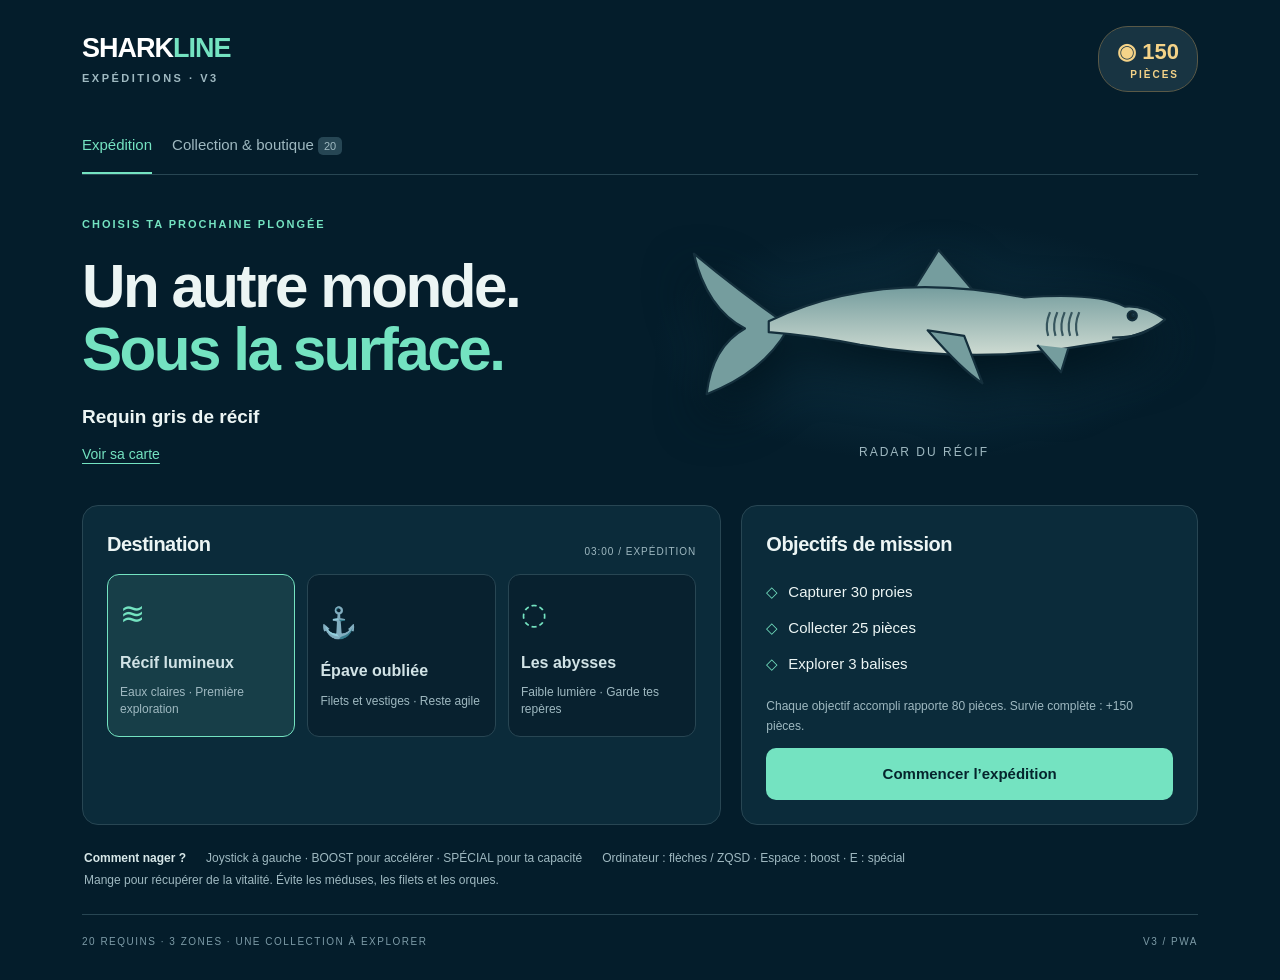
==== commit 0f9b590f: "Add files via upload" ====
--- a/index.html
+++ b/index.html
@@ -1,7 +1,7 @@
-<!doctype html><html lang="fr"><head><meta charset="UTF-8"><meta name="viewport" content="width=device-width,initial-scale=1,viewport-fit=cover"><meta name="theme-color" content="#041d2b"><meta name="description" content="Expéditions sous-marines, boutique de 20 requins et collection documentaire."><title>SHARKLINE V2 · Expéditions</title><link rel="manifest" href="./manifest.webmanifest"><link rel="icon" href="./icons/icon-192.png"><link rel="apple-touch-icon" href="./icons/icon-180.png"><meta name="apple-mobile-web-app-capable" content="yes"><meta name="apple-mobile-web-app-status-bar-style" content="black-translucent"><link rel="stylesheet" href="./style.css"></head><body>
-<div id="toast" role="status"></div><main id="harbor"><header><a href="./" class="logo">SHARK<span>LINE</span><small>EXPÉDITIONS · V2</small></a><div class="wallet"><span aria-hidden="true">◉</span> <b id="wallet">0</b><small>PIÈCES</small></div></header><nav aria-label="Menu principal"><button id="tabPlay" class="active">Expédition</button><button id="tabCollection">Collection & boutique <span>20</span></button></nav>
+<!doctype html><html lang="fr"><head><meta charset="UTF-8"><meta name="viewport" content="width=device-width,initial-scale=1,viewport-fit=cover"><meta name="theme-color" content="#041d2b"><meta name="description" content="Expéditions sous-marines, boutique de 20 requins et collection documentaire."><title>SHARKLINE V3 · Expéditions</title><link rel="manifest" href="./manifest.webmanifest"><link rel="icon" href="./icon-192.png"><link rel="apple-touch-icon" href="./icon-180.png"><meta name="apple-mobile-web-app-capable" content="yes"><meta name="apple-mobile-web-app-status-bar-style" content="black-translucent"><link rel="stylesheet" href="./style.css"></head><body>
+<div id="toast" role="status"></div><main id="harbor"><header><a href="./" class="logo">SHARK<span>LINE</span><small>EXPÉDITIONS · V3</small></a><div class="wallet"><span aria-hidden="true">◉</span> <b id="wallet">0</b><small>PIÈCES</small></div></header><nav aria-label="Menu principal"><button id="tabPlay" class="active">Expédition</button><button id="tabCollection">Collection & boutique <span>20</span></button></nav>
 <section id="lobby"><div class="hero"><div class="heroText"><p class="eyebrow">CHOISIS TA PROCHAINE PLONGÉE</p><h1>Un autre monde.<br><em>Sous la surface.</em></h1><p id="selectedName"></p><button id="selectedDetails" class="textButton">Voir sa carte</button></div><div class="heroArt"><img id="selectedArt" alt=""><span id="selectedRole"></span></div></div><div class="launchGrid"><section class="surface"><div class="sectionTitle"><h2>Destination</h2><span>03:00 / EXPÉDITION</span></div><div id="zones" class="zoneGrid"></div></section><section class="surface missionPreview"><h2>Objectifs de mission</h2><ul id="missionList"></ul><p>Chaque objectif accompli rapporte 80 pièces. Survie complète : +150 pièces.</p><button id="launch" class="primary">Commencer l’expédition</button></section></div><aside class="instruction"><strong>Comment nager ?</strong><span>Joystick à gauche · BOOST pour accélérer · SPÉCIAL pour ta capacité</span><span>Ordinateur : flèches / ZQSD · Espace : boost · E : spécial</span><span>Mange pour récupérer de la vitalité. Évite les méduses, les filets et les orques.</span></aside></section>
-<section id="collection" hidden><div class="collectionHeading"><div><p class="eyebrow">LE CARNET DES PROFONDEURS</p><h1>Ta collection.</h1><p id="ownedCount"></p></div><label>Afficher <select id="filter"><option value="all">Tous les requins</option><option value="owned">Mes requins</option><option value="shop">À acheter</option></select></label></div><div id="cards" class="cards"></div><p class="footnote">Les pièces se gagnent uniquement en jouant. Achats et progression sauvegardés sur cet appareil.</p></section><footer>20 REQUINS · 3 ZONES · UNE COLLECTION À EXPLORER <span>V2 / PWA</span></footer></main>
+<section id="collection" hidden><div class="collectionHeading"><div><p class="eyebrow">LE CARNET DES PROFONDEURS</p><h1>Ta collection.</h1><p id="ownedCount"></p></div><label>Afficher <select id="filter"><option value="all">Tous les requins</option><option value="owned">Mes requins</option><option value="shop">À acheter</option></select></label></div><div id="cards" class="cards"></div><p class="footnote">Les pièces se gagnent uniquement en jouant. Achats et progression sauvegardés sur cet appareil.</p></section><footer>20 REQUINS · 3 ZONES · UNE COLLECTION À EXPLORER <span>V3 / PWA</span></footer></main>
 <section id="gameScreen" hidden aria-label="Partie en cours"><canvas id="ocean" aria-label="Vue sous-marine de côté"></canvas><div class="hud"><div class="hudTop"><span id="zoneName"></span><b id="timer">3:00</b><button id="pause" aria-label="Mettre en pause">Ⅱ</button></div><div class="hudStats"><label>VITALITÉ <span id="hpText"></span><progress id="hp" value="100" max="100"></progress></label><label>BOOST<progress id="energy" value="100" max="100"></progress></label><b id="runCoins">◉ 0</b></div><div id="objectives"></div></div><div id="alert" role="status"></div><div id="stick" aria-label="Joystick tactile"><span id="knob"></span></div><div class="actions"><button id="special">SPÉCIAL<small id="specialStatus"></small></button><button id="boost">BOOST<small>MAINTENIR</small></button></div><div id="gameHint">Glisse dans la partie gauche pour nager</div></section>
 <dialog id="detail"><div class="dialogHead"><span class="eyebrow">CARTE DE COLLECTION</span><button id="closeDetail" aria-label="Fermer la carte">✕</button></div><div id="detailTop"></div><div class="detailTabs"><button id="statTab" class="active">Dans le jeu</button><button id="docTab">Dans la vraie vie</button></div><div id="statsPane"></div><div id="docPane" hidden></div><div id="detailAction"></div></dialog>
 <dialog id="pauseDialog"><p class="eyebrow">À LA SURFACE</p><h2>En pause.</h2><button id="resume" class="primary">Continuer</button><button id="quit" class="secondary">Terminer et récupérer mes gains</button></dialog>
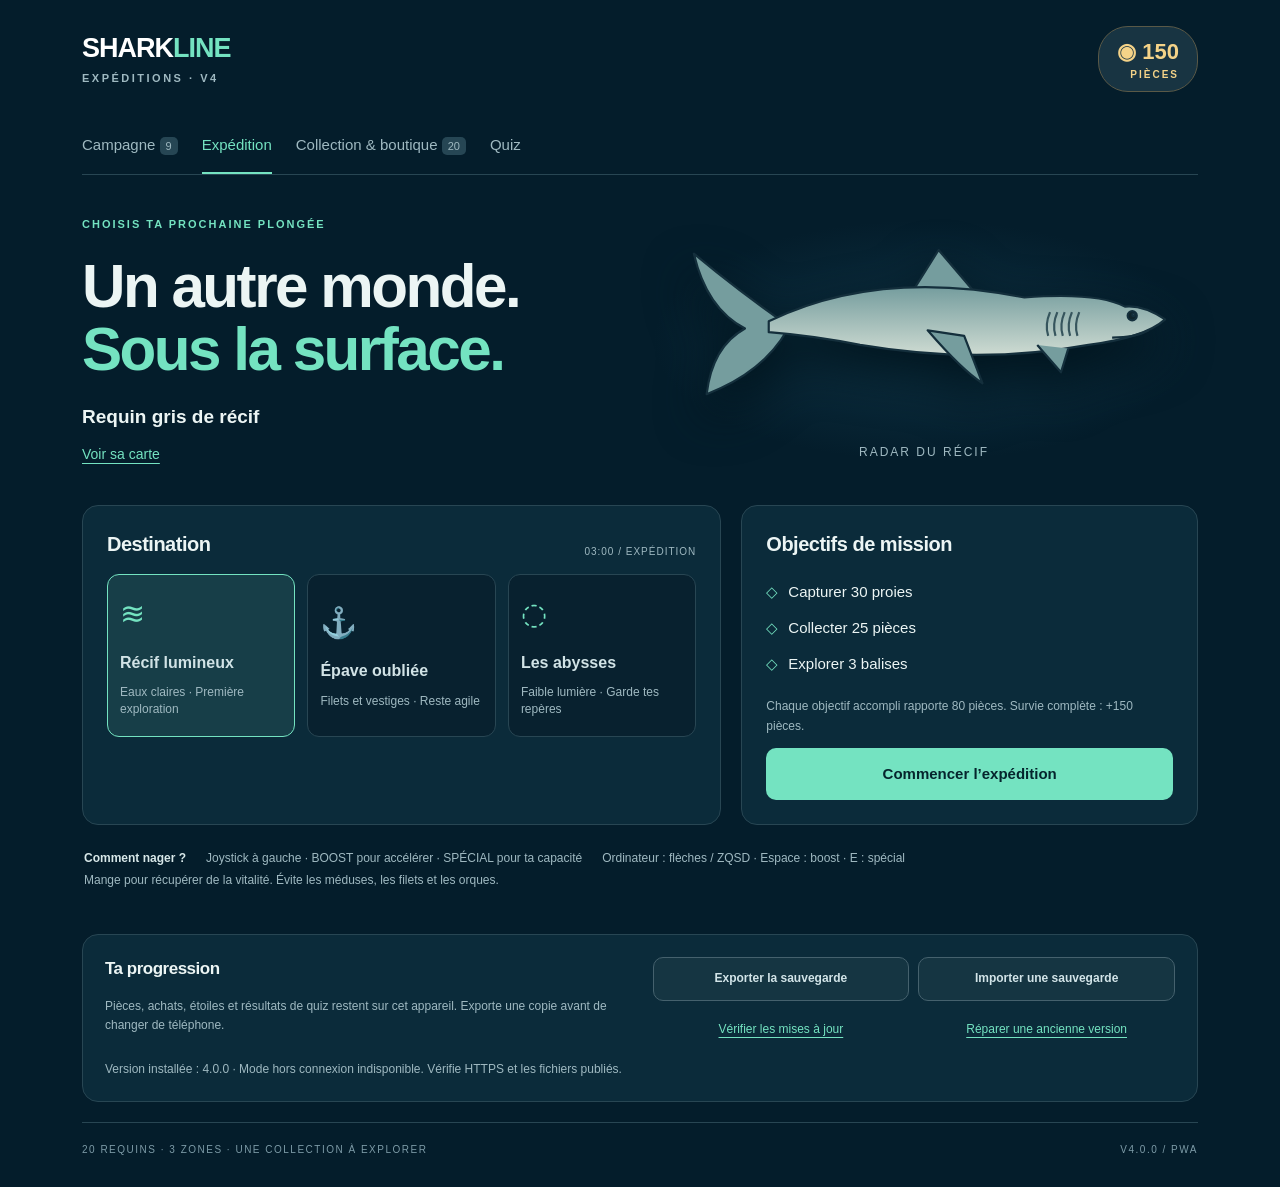
==== commit 643348f3: "Add files via upload" ====
--- a/index.html
+++ b/index.html
@@ -1,9 +1,11 @@
-<!doctype html><html lang="fr"><head><meta charset="UTF-8"><meta name="viewport" content="width=device-width,initial-scale=1,viewport-fit=cover"><meta name="theme-color" content="#041d2b"><meta name="description" content="Expéditions sous-marines, boutique de 20 requins et collection documentaire."><title>SHARKLINE V3 · Expéditions</title><link rel="manifest" href="./manifest.webmanifest"><link rel="icon" href="./icon-192.png"><link rel="apple-touch-icon" href="./icon-180.png"><meta name="apple-mobile-web-app-capable" content="yes"><meta name="apple-mobile-web-app-status-bar-style" content="black-translucent"><link rel="stylesheet" href="./style.css"></head><body>
-<div id="toast" role="status"></div><main id="harbor"><header><a href="./" class="logo">SHARK<span>LINE</span><small>EXPÉDITIONS · V3</small></a><div class="wallet"><span aria-hidden="true">◉</span> <b id="wallet">0</b><small>PIÈCES</small></div></header><nav aria-label="Menu principal"><button id="tabPlay" class="active">Expédition</button><button id="tabCollection">Collection & boutique <span>20</span></button></nav>
+<!doctype html><html lang="fr" data-version="4.0.0"><head><meta charset="UTF-8"><meta name="viewport" content="width=device-width,initial-scale=1,viewport-fit=cover"><meta name="theme-color" content="#041d2b"><meta name="description" content="Expéditions sous-marines, boutique de 20 requins et collection documentaire."><title>SHARKLINE V4 · Expéditions</title><link rel="manifest" href="./manifest.webmanifest?v=4.0.0"><link rel="icon" href="./icon-192.png"><link rel="apple-touch-icon" href="./icon-180.png"><meta name="apple-mobile-web-app-capable" content="yes"><meta name="apple-mobile-web-app-status-bar-style" content="black-translucent"><link rel="stylesheet" href="./style.css?v=4.0.0"></head><body>
+<div id="toast" role="status"></div><main id="harbor"><header><a href="./" class="logo">SHARK<span>LINE</span><small>EXPÉDITIONS · V4</small></a><div class="wallet"><span aria-hidden="true">◉</span> <b id="wallet">0</b><small>PIÈCES</small></div></header><nav aria-label="Menu principal"><button id="tabCampaign">Campagne <span>9</span></button><button id="tabPlay" class="active">Expédition</button><button id="tabCollection">Collection & boutique <span>20</span></button><button id="tabQuiz">Quiz</button></nav><div id="updateBanner" class="updateBanner" hidden><span id="updateText">Une nouvelle version est disponible.</span><button id="applyUpdate">Mettre à jour</button></div>
 <section id="lobby"><div class="hero"><div class="heroText"><p class="eyebrow">CHOISIS TA PROCHAINE PLONGÉE</p><h1>Un autre monde.<br><em>Sous la surface.</em></h1><p id="selectedName"></p><button id="selectedDetails" class="textButton">Voir sa carte</button></div><div class="heroArt"><img id="selectedArt" alt=""><span id="selectedRole"></span></div></div><div class="launchGrid"><section class="surface"><div class="sectionTitle"><h2>Destination</h2><span>03:00 / EXPÉDITION</span></div><div id="zones" class="zoneGrid"></div></section><section class="surface missionPreview"><h2>Objectifs de mission</h2><ul id="missionList"></ul><p>Chaque objectif accompli rapporte 80 pièces. Survie complète : +150 pièces.</p><button id="launch" class="primary">Commencer l’expédition</button></section></div><aside class="instruction"><strong>Comment nager ?</strong><span>Joystick à gauche · BOOST pour accélérer · SPÉCIAL pour ta capacité</span><span>Ordinateur : flèches / ZQSD · Espace : boost · E : spécial</span><span>Mange pour récupérer de la vitalité. Évite les méduses, les filets et les orques.</span></aside></section>
-<section id="collection" hidden><div class="collectionHeading"><div><p class="eyebrow">LE CARNET DES PROFONDEURS</p><h1>Ta collection.</h1><p id="ownedCount"></p></div><label>Afficher <select id="filter"><option value="all">Tous les requins</option><option value="owned">Mes requins</option><option value="shop">À acheter</option></select></label></div><div id="cards" class="cards"></div><p class="footnote">Les pièces se gagnent uniquement en jouant. Achats et progression sauvegardés sur cet appareil.</p></section><footer>20 REQUINS · 3 ZONES · UNE COLLECTION À EXPLORER <span>V3 / PWA</span></footer></main>
-<section id="gameScreen" hidden aria-label="Partie en cours"><canvas id="ocean" aria-label="Vue sous-marine de côté"></canvas><div class="hud"><div class="hudTop"><span id="zoneName"></span><b id="timer">3:00</b><button id="pause" aria-label="Mettre en pause">Ⅱ</button></div><div class="hudStats"><label>VITALITÉ <span id="hpText"></span><progress id="hp" value="100" max="100"></progress></label><label>BOOST<progress id="energy" value="100" max="100"></progress></label><b id="runCoins">◉ 0</b></div><div id="objectives"></div></div><div id="alert" role="status"></div><div id="stick" aria-label="Joystick tactile"><span id="knob"></span></div><div class="actions"><button id="special">SPÉCIAL<small id="specialStatus"></small></button><button id="boost">BOOST<small>MAINTENIR</small></button></div><div id="gameHint">Glisse dans la partie gauche pour nager</div></section>
+<section id="campaign" hidden><div class="collectionHeading"><div><p class="eyebrow">NEUF PLONGÉES. TROIS RENCONTRES FINALES.</p><h1>La traversée.</h1><p id="campaignProgress"></p></div><button id="campaignEquip" class="secondary">Changer de requin</button></div><p class="note">Chaque niveau débloque le suivant. ★ Terminer · ★ Ramasser 8 pièces · ★ Garder au moins 50 % de vitalité.</p><div id="levelGroups"></div></section>
+<section id="quiz" hidden><div class="collectionHeading"><div><p class="eyebrow">LE CARNET DES NATURALISTES</p><h1>Connais-tu les requins ?</h1><p>5 questions tirées automatiquement à chaque session.</p></div></div><section id="quizIntro" class="surface"><div class="quizModes"><button id="quizDiscovery" class="active" aria-pressed="true">Découverte<small>Sans chronomètre</small></button><button id="quizChallenge" aria-pressed="false">Défi<small>20 secondes par question</small></button></div><p class="note">Des explications après chaque réponse, avec accès à la fiche de l’espèce. Les questions ratées reviennent plus souvent. Jusqu’à 100 pièces de quiz par jour.</p><p id="quizRecord"></p><button id="startQuiz" class="primary">Commencer le quiz</button></section><section id="quizSession" class="surface" hidden><div class="quizHead"><span id="quizCount"></span><span id="quizTimer"></span></div><p class="eyebrow" id="quizCategory"></p><h2 id="quizQuestion"></h2><div id="quizOptions"></div><div id="quizFeedback" role="status" hidden></div><button id="nextQuestion" class="primary" hidden>Question suivante</button><button id="quitQuiz" class="textButton">Quitter le quiz</button></section><section id="quizResult" class="surface" hidden><p class="eyebrow">SESSION TERMINÉE</p><h2 id="quizResultTitle"></h2><p id="quizResultText"></p><button id="quizAgain" class="primary">Une autre session</button></section></section>
+<section id="collection" hidden><div class="collectionHeading"><div><p class="eyebrow">LE CARNET DES PROFONDEURS</p><h1>Ta collection.</h1><p id="ownedCount"></p></div><label>Afficher <select id="filter"><option value="all">Tous les requins</option><option value="owned">Mes requins</option><option value="shop">À acheter</option></select></label></div><div id="cards" class="cards"></div><p class="footnote">Les pièces se gagnent uniquement en jouant. Achats et progression sauvegardés sur cet appareil.</p></section><section class="saveTools surface"><div><h2>Ta progression</h2><p class="note">Pièces, achats, étoiles et résultats de quiz restent sur cet appareil. Exporte une copie avant de changer de téléphone.</p></div><div class="saveButtons"><button id="exportSave" class="secondary">Exporter la sauvegarde</button><button id="importSave" class="secondary">Importer une sauvegarde</button><input id="saveFile" type="file" accept=".json,application/json" hidden><button id="checkUpdate" class="textButton">Vérifier les mises à jour</button><a href="./update.html" class="recoveryLink">Réparer une ancienne version</a></div><p id="updateStatus" class="note" role="status">Version installée : 4.0.0</p></section><footer>20 REQUINS · 3 ZONES · UNE COLLECTION À EXPLORER <span>V4.0.0 / PWA</span></footer></main>
+<section id="gameScreen" hidden aria-label="Partie en cours"><canvas id="ocean" aria-label="Vue sous-marine de côté"></canvas><div class="hud"><div class="hudTop"><span id="zoneName"></span><b id="timer">3:00</b><button id="pause" aria-label="Mettre en pause">Ⅱ</button></div><div class="hudStats"><label>VITALITÉ <span id="hpText"></span><progress id="hp" value="100" max="100"></progress></label><label>BOOST<progress id="energy" value="100" max="100"></progress></label><b id="runCoins">◉ 0</b></div><div id="objectives"></div></div><div id="bossHud" hidden><strong id="bossTitle"></strong><progress id="bossProgress" max="3" value="0"></progress><span id="bossHint"></span></div><div id="alert" role="status"></div><div id="stick" aria-label="Joystick tactile"><span id="knob"></span></div><div class="actions"><button id="special">SPÉCIAL<small id="specialStatus"></small></button><button id="boost">BOOST<small>MAINTENIR</small></button></div><div id="gameHint">Glisse dans la partie gauche pour nager</div></section>
 <dialog id="detail"><div class="dialogHead"><span class="eyebrow">CARTE DE COLLECTION</span><button id="closeDetail" aria-label="Fermer la carte">✕</button></div><div id="detailTop"></div><div class="detailTabs"><button id="statTab" class="active">Dans le jeu</button><button id="docTab">Dans la vraie vie</button></div><div id="statsPane"></div><div id="docPane" hidden></div><div id="detailAction"></div></dialog>
 <dialog id="pauseDialog"><p class="eyebrow">À LA SURFACE</p><h2>En pause.</h2><button id="resume" class="primary">Continuer</button><button id="quit" class="secondary">Terminer et récupérer mes gains</button></dialog>
-<dialog id="result"><p class="eyebrow" id="resultLabel"></p><h2 id="resultTitle"></h2><div id="resultBody"></div><button id="again" class="primary">Nouvelle expédition</button><button id="toShop" class="secondary">Collection & boutique</button><button id="toLobby" class="textButton">Retour au port</button></dialog>
-<script src="./sharks.js"></script><script src="./engine.js"></script><script src="./app.js"></script><script src="./pwa.js"></script></body></html>
+<dialog id="result"><p class="eyebrow" id="resultLabel"></p><h2 id="resultTitle"></h2><div id="resultBody"></div><button id="nextLevel" class="primary" hidden>Niveau suivant</button><button id="toCampaign" class="secondary" hidden>Carte de la campagne</button><button id="again" class="primary">Nouvelle expédition</button><button id="toShop" class="secondary">Collection & boutique</button><button id="toLobby" class="textButton">Retour au port</button></dialog>
+<dialog id="importDialog"><p class="eyebrow">RESTAURER UNE COPIE</p><h2>Remplacer la progression ?</h2><p id="importSummary"></p><p class="note">Exporte d’abord ta progression actuelle si tu souhaites la garder.</p><button id="confirmImport" class="primary">Restaurer cette sauvegarde</button><button id="cancelImport" class="secondary">Annuler</button></dialog><script src="./sharks.js?v=4.0.0"></script><script src="./quiz-data.js?v=4.0.0"></script><script src="./engine.js?v=4.0.0"></script><script src="./campaign.js?v=4.0.0"></script><script src="./app.js?v=4.0.0"></script><script src="./v4-ui.js?v=4.0.0"></script><script src="./pwa.js?v=4.0.0"></script></body></html>
--- a/style.css
+++ b/style.css
@@ -1 +1,2 @@
 :root{color-scheme:dark;--bg:#041d2b;--surface:#0b2b3a;--line:#284653;--mint:#74e3c1;--gold:#f4d388;--muted:#9fb9c1}*{box-sizing:border-box}body{margin:0;background:var(--bg);color:#ecf5f4;font-family:Arial,Helvetica,sans-serif;font-size:16px;line-height:1.45}button,select{font:inherit}button{cursor:pointer;-webkit-tap-highlight-color:transparent;touch-action:manipulation}button:disabled{opacity:.5;cursor:default}button:focus-visible,select:focus-visible,a:focus-visible{outline:3px solid var(--gold);outline-offset:4px}[hidden]{display:none!important}header{display:flex;align-items:center;justify-content:space-between;padding:26px 0}.logo{font-size:27px;font-weight:900;letter-spacing:-1px;color:white;text-decoration:none;line-height:1.1}.logo span{color:var(--mint)}.logo small{display:block;font-size:11px;letter-spacing:2.5px;color:var(--muted);margin-top:8px}.wallet{color:var(--gold);font-size:22px;font-weight:bold;background:#183442;border:1px solid #5a5947;border-radius:30px;padding:9px 18px}.wallet small{font-size:10px;display:block;text-align:right;letter-spacing:2px}#harbor{max-width:1180px;margin:auto;padding:0 32px 30px}nav{display:flex;border-bottom:1px solid var(--line);gap:20px}nav button{padding:16px 0;background:none;border:0;color:var(--muted);border-bottom:2px solid transparent;font-size:15px}nav button.active{color:var(--mint);border-color:var(--mint)}nav span{font-size:11px;padding:3px 6px;border-radius:5px;background:#264654}.hero{display:grid;grid-template-columns:1fr 1fr;align-items:center;min-height:330px;gap:20px}.eyebrow{font-size:11px;font-weight:700;letter-spacing:2px;color:var(--mint)}h1{font-size:clamp(36px,4.7vw,61px);line-height:1.05;letter-spacing:-2.5px;margin:22px 0}h1 em{font-style:normal;color:var(--mint)}h2{font-size:20px;margin:0 0 15px;letter-spacing:-.5px}#selectedName{font-weight:700;font-size:19px;margin-bottom:4px}.textButton{background:transparent;border:0;color:var(--mint);padding:10px 0;font-size:14px;text-decoration:underline;text-underline-offset:4px}.heroArt{position:relative;background:radial-gradient(ellipse,#1d516866,transparent 70%);text-align:center}.heroArt img{width:100%;max-width:550px;filter:drop-shadow(0 20px 25px #00131c);animation:float 5s ease-in-out infinite}.heroArt span{display:block;font-size:12px;color:var(--muted);letter-spacing:2px;text-transform:uppercase}@keyframes float{50%{transform:translateY(-10px) rotate(-2deg)}}.launchGrid{display:grid;grid-template-columns:1.4fr 1fr;gap:20px}.surface{background:var(--surface);border:1px solid var(--line);border-radius:16px;padding:24px}.sectionTitle{display:flex;justify-content:space-between;align-items:center;gap:10px}.sectionTitle span{font-size:10px;letter-spacing:1px;color:var(--muted)}.zoneGrid{display:grid;grid-template-columns:repeat(3,1fr);gap:12px}.zone{border:1px solid var(--line);background:#08212f;color:#d1e3e6;border-radius:12px;padding:17px 12px;text-align:left;min-height:157px;position:relative;overflow:hidden}.zone.active{border-color:var(--mint);background:#173e48}.zone b{font-size:16px;display:block}.zone small{color:var(--muted);display:block;margin-top:10px;font-size:12px}.zone .zoneIcon{display:block;font-size:30px;margin-bottom:15px;color:var(--mint)}.missionPreview ul{list-style:none;padding:0;margin:0 0 16px}.missionPreview li{padding:7px 0;font-size:15px;display:flex;gap:10px}.missionPreview li:before{content:'◇';color:var(--mint)}.missionPreview p{font-size:12px;color:var(--muted);line-height:1.6}.primary,.secondary{border:0;border-radius:10px;padding:15px 18px;font-weight:700;font-size:15px;width:100%;background:var(--mint);color:#05252d}.secondary{background:#153542;color:#d2e4e8;border:1px solid #45616d;margin-top:12px}.instruction{display:flex;flex-wrap:wrap;gap:5px 20px;font-size:12px;color:var(--muted);padding:25px 2px}.instruction strong{color:#d8e8e9}footer{border-top:1px solid var(--line);padding:20px 0 0;font-size:10px;letter-spacing:1.5px;color:#7d9ba7;display:flex;justify-content:space-between;gap:20px}.collectionHeading{display:flex;justify-content:space-between;align-items:center;padding:24px 0}.collectionHeading h1{font-size:44px;margin:12px 0}.collectionHeading p{color:var(--muted);font-size:14px}.collectionHeading label{font-size:13px;color:var(--muted)}select{display:block;background:#133442;color:white;border:1px solid var(--line);border-radius:8px;padding:10px;margin-top:8px;font-size:14px}.cards{display:grid;grid-template-columns:repeat(4,1fr);gap:16px}.card{border:1px solid var(--line);border-radius:14px;overflow:hidden;background:var(--surface);display:flex;flex-direction:column}.card.selected{border-color:var(--mint)}.cardArtwork{background:radial-gradient(ellipse,#28546955,#071f2d);position:relative;min-height:108px}.cardArtwork img{width:100%;height:110px;object-fit:contain;padding:10px}.tag{position:absolute;top:10px;left:12px;letter-spacing:1px;font-size:9px;color:var(--mint)}.cardBody{padding:16px;flex:1;display:flex;flex-direction:column}.card h3{font-size:16px;line-height:1.3;margin:0 0 6px}.card p{font-size:12px;color:var(--muted);margin:0 0 12px}.miniStats{display:grid;grid-template-columns:1fr 1fr;gap:8px;font-size:12px;margin-top:auto;margin-bottom:12px}.miniStats span{color:var(--muted)}.miniStats b{display:block;font-size:16px;color:white}.card button{font-size:13px;padding:12px}.card .textButton{text-align:left;padding:8px 0}.footnote{font-size:12px;color:var(--muted);margin:25px 0}dialog{background:#0a2b3a;color:#e8f4f5;border:1px solid #3c5b68;border-radius:20px;padding:25px;max-width:calc(100% - 24px);width:680px;max-height:90dvh;overflow:auto;box-shadow:0 20px 80px #0008}dialog::backdrop{background:#00121dcc;backdrop-filter:blur(5px)}.dialogHead{display:flex;align-items:center;justify-content:space-between}.dialogHead button{background:#173e4b;color:white;border:0;border-radius:50%;width:40px;height:40px}#detailTop{display:grid;grid-template-columns:1fr 1fr;align-items:center;gap:12px}#detailTop img{width:100%}#detailTop h2{font-size:27px;margin:10px 0}#detailTop p{font-size:12px;color:var(--muted);font-style:italic}.detailTabs{display:flex;gap:12px;border-bottom:1px solid var(--line);margin:12px 0 20px}.detailTabs button{background:none;border:0;color:var(--muted);padding:13px 0;border-bottom:2px solid transparent;font-size:14px}.detailTabs button.active{color:var(--mint);border-color:var(--mint)}.statsGrid{display:grid;grid-template-columns:repeat(4,1fr);gap:12px}.stat{background:#061f2d;border-radius:9px;padding:13px}.stat small{display:block;color:var(--muted);font-size:11px}.stat b{display:block;font-size:20px;margin:6px 0}.stat em{font-size:10px;font-style:normal;color:var(--muted)}.ability{padding:18px;border:1px solid #346055;border-radius:10px;margin:16px 0;background:#143b3b}.ability p{margin:6px 0;font-size:14px;color:#b7d3d0}.note{font-size:12px;color:var(--muted);line-height:1.6}.documentary{display:grid;grid-template-columns:1fr 1fr;gap:12px}.docField{padding:14px;background:#062331;border-radius:10px}.docField h3{font-size:11px;text-transform:uppercase;letter-spacing:1px;color:var(--mint);margin:0 0 7px}.docField p{font-size:14px;line-height:1.5;margin:0}.docField.full{grid-column:1/-1}.map{position:relative;aspect-ratio:2;max-width:440px;margin:10px auto}.map img{width:100%;height:100%}.map i{position:absolute;width:8px;height:8px;border:1px solid #f6eab8;background:var(--gold);border-radius:50%;transform:translate(-50%,-50%)}.sources{font-size:12px;color:var(--muted);padding:15px 0}.sources a{color:var(--mint);display:inline-block;margin:5px 14px 5px 0}#detailAction{margin-top:18px}#toast{position:fixed;left:50%;top:20px;transform:translateX(-50%);background:#173e48;border:1px solid var(--mint);padding:12px 20px;border-radius:10px;z-index:20;max-width:90%;font-size:14px;display:none}body.playing{overflow:hidden}#gameScreen{position:fixed;inset:0;background:#041e2d;overflow:hidden;touch-action:none;user-select:none}canvas{width:100%;height:100%;display:block;touch-action:none}.hud{position:absolute;top:max(14px,env(safe-area-inset-top));left:20px;right:20px;pointer-events:none;text-shadow:0 2px 7px #00111d}.hudTop{display:flex;align-items:center;gap:15px;justify-content:space-between}.hudTop span{font-size:12px;font-weight:bold;letter-spacing:1px}.hudTop b{font-size:24px}.hudTop button{pointer-events:auto;background:#062a3ecc;color:white;border:1px solid #527888;border-radius:50%;width:42px;height:42px}.hudStats{display:flex;gap:15px;align-items:center;margin-top:14px;max-width:600px}.hudStats label{font-size:10px;letter-spacing:1px;flex:1}.hudStats label span{float:right}.hudStats b{font-size:17px;color:var(--gold);white-space:nowrap}progress{display:block;width:100%;height:7px;appearance:none;border:0;background:#183b4a;margin-top:5px;border-radius:9px;overflow:hidden}progress::-webkit-progress-bar{background:#183b4a}progress::-webkit-progress-value{background:var(--mint)}progress::-moz-progress-bar{background:var(--mint)}#energy::-webkit-progress-value{background:var(--gold)}#objectives{display:flex;gap:10px;flex-wrap:wrap;margin-top:15px;font-size:11px;color:#cee7e8}#objectives span{background:#042335b5;padding:5px 9px;border-radius:6px}#objectives .done{color:var(--mint)}#alert{position:absolute;top:180px;left:50%;transform:translateX(-50%);width:90%;text-align:center;font-size:16px;font-weight:bold;color:var(--gold);pointer-events:none;text-shadow:0 2px 8px #000}#stick{position:absolute;left:35px;bottom:max(45px,env(safe-area-inset-bottom));width:116px;height:116px;border:1px solid #b3e0e144;border-radius:50%;background:#06314c55;pointer-events:none}#knob{position:absolute;left:35px;top:35px;width:46px;height:46px;border:1px solid #c0e7dd88;border-radius:50%;background:#99dbc855}.actions{position:absolute;right:24px;bottom:max(38px,env(safe-area-inset-bottom));display:flex;gap:15px;align-items:flex-end}.actions button{width:95px;height:95px;border-radius:50%;color:#052831;background:var(--mint);border:2px solid #bdf4e0;font-size:13px;font-weight:bold;touch-action:none}.actions button small{display:block;font-size:9px;margin-top:5px}.actions button:first-child{width:72px;height:72px;background:#123745d9;color:var(--gold);border-color:#9b885b;font-size:10px}.actions button.pressed{background:#ebfff6}.actions button:disabled{opacity:.65}#gameHint{position:absolute;bottom:12px;left:50%;transform:translateX(-50%);color:#a6c6d0;font-size:11px;white-space:nowrap}#pauseDialog,#result{max-width:430px}#pauseDialog h2,#result h2{font-size:34px}.resultAmount{font-size:45px;color:var(--gold);font-weight:bold;margin:20px 0}.resultLines{font-size:14px;line-height:1.9;color:#b8d2d8}.resultLines span{float:right;color:#edf8f5}#result .textButton{display:block;margin:8px auto}button{transition:background .15s,border .15s}@media(max-width:850px){.cards{grid-template-columns:repeat(3,1fr)}.launchGrid{grid-template-columns:1fr}.hero{min-height:290px}h1{font-size:42px}.surface{padding:20px}.statsGrid{grid-template-columns:repeat(4,1fr)}}@media(max-width:600px){#harbor{padding:0 18px 25px}header{padding:23px 0}.logo{font-size:23px}.wallet{font-size:18px;padding:8px 14px}nav{gap:18px}nav button{font-size:13px}.hero{grid-template-columns:1fr;gap:0;min-height:auto;padding:25px 0 20px}.heroText{position:relative;z-index:1}h1{font-size:41px;margin:18px 0;letter-spacing:-1.5px}.heroArt{position:absolute;top:180px;right:0;width:190px;opacity:.5;pointer-events:none}.heroArt span{display:none}.heroText h1{font-size:36px}.heroText p#selectedName{margin-top:28px;font-size:16px}.surface{padding:17px}.zoneGrid{gap:8px}.zone{padding:12px 9px;min-height:130px}.zone b{font-size:13px}.zone small{font-size:10px}.zone .zoneIcon{margin-bottom:10px;font-size:25px}.sectionTitle span{font-size:8px}.instruction{display:block;font-size:12px}.instruction span{display:block;margin:7px 0}.cards{grid-template-columns:repeat(2,1fr);gap:10px}.cardBody{padding:12px}.card h3{font-size:14px}.card p{font-size:11px}.cardArtwork{min-height:90px}.cardArtwork img{height:90px;padding:10px 4px}.card button{font-size:12px}.collectionHeading{display:block;padding:20px 0}.collectionHeading h1{font-size:36px}.collectionHeading label{display:flex;align-items:center;gap:10px}select{margin:0}.statsGrid{grid-template-columns:repeat(2,1fr)}dialog{padding:20px}#detailTop{grid-template-columns:1fr 1fr}#detailTop h2{font-size:20px}.documentary{grid-template-columns:1fr}.docField.full{grid-column:auto}.hud{left:15px;right:15px}.hudStats{gap:10px}.hudTop span{font-size:10px}#stick{left:24px;width:100px;height:100px;bottom:43px}#knob{left:27px;top:27px}.actions{right:18px;gap:10px;bottom:44px}.actions button{width:82px;height:82px}.actions button:first-child{width:65px;height:65px}footer{font-size:8px;letter-spacing:1px}.heroArt img{animation:none}}@media(max-height:500px){.hud{top:9px}.hudStats{margin-top:3px}#objectives{margin-top:7px}#stick{width:90px;height:90px;bottom:22px}#knob{left:22px;top:22px}.actions{bottom:20px}.actions button{width:80px;height:80px}#gameHint{display:none}#alert{top:130px}}@media(prefers-reduced-motion:reduce){*{animation:none!important;transition:none!important}}
+nav{overflow-x:auto;white-space:nowrap;gap:24px}nav button{flex-shrink:0}.levelGroup{margin:30px 0}.levelGroup>h2{color:var(--mint);font-size:18px}.levelGrid{display:grid;grid-template-columns:repeat(3,1fr);gap:18px}.levelCard{background:var(--surface);border:1px solid var(--line);border-radius:15px;padding:23px;display:flex;flex-direction:column}.levelCard h3{font-size:20px;margin:13px 0}.levelCard p{font-size:14px;color:var(--muted);line-height:1.6}.levelCard .note{font-size:12px;margin-top:auto}.levelCard.locked{opacity:.55}.levelCard.bossCard{border-color:#958054;background:linear-gradient(140deg,#243a43,#0c2837)}.levelNumber{font-size:27px;color:#87b4c3}.levelNumber span{font-size:10px;letter-spacing:2px;float:right;padding-top:9px;color:var(--gold)}.levelStars{color:var(--gold)!important;font-size:25px!important;letter-spacing:4px;margin:8px 0}.collectionHeading>.secondary{width:auto;font-size:13px}#quiz{max-width:760px;margin:0 auto 35px}#quiz .collectionHeading h1{font-size:40px}#quiz .surface{padding:28px}.quizModes{display:flex;gap:15px}.quizModes button{flex:1;border:1px solid var(--line);border-radius:12px;background:#0a2332;color:white;padding:17px}.quizModes button.active{border-color:var(--mint);background:#17474a}.quizModes small{display:block;color:var(--muted);font-size:12px;margin-top:5px}.quizHead{display:flex;justify-content:space-between;color:var(--gold);font-size:12px;letter-spacing:1px;margin-bottom:22px}#quizQuestion{font-size:24px;line-height:1.4;letter-spacing:-.5px}#quizOptions{display:grid;grid-template-columns:1fr 1fr;gap:12px;margin:24px 0}.quizOption{background:#123544;color:white;border:1px solid #46616e;border-radius:10px;padding:18px;text-align:left;font-size:15px;min-height:68px}.quizOption.correct{background:#205844;border-color:var(--mint);opacity:1}.quizOption.incorrect{background:#623940;border-color:#ffa8a0;opacity:1}.quizOption:disabled{opacity:.8}#quizFeedback{padding:17px;border-radius:10px;background:#082431;border:1px solid #355360;margin-bottom:18px;font-size:15px}#quizFeedback p{line-height:1.6;color:#c0d6dc}#quizFeedback a{color:var(--mint);font-size:12px;display:inline-block;margin-left:18px}#quizResultText{line-height:1.7}.saveTools{margin:20px 0;padding:22px;display:grid;grid-template-columns:1fr 1fr;gap:12px 25px}.saveTools h2{font-size:17px}.saveButtons{display:grid;grid-template-columns:1fr 1fr;gap:9px}.saveButtons .secondary{margin:0;padding:12px;font-size:12px}.saveButtons .textButton,.recoveryLink{font-size:12px;color:var(--mint);line-height:1.5;text-align:center}.recoveryLink{padding:10px 0;text-underline-offset:4px}#updateStatus{grid-column:1/-1;margin:0}.updateBanner{border:1px solid var(--mint);border-radius:10px;padding:13px 17px;margin:18px 0;background:#183d41;display:flex;align-items:center;gap:20px;justify-content:space-between;font-size:14px}.updateBanner button{padding:10px 14px;background:var(--mint);color:#05252d;border:0;border-radius:7px;font-weight:bold;white-space:nowrap}#bossHud{position:absolute;top:145px;left:50%;transform:translateX(-50%);width:330px;max-width:80%;background:#082736dd;padding:10px 15px;border-radius:10px;border:1px solid #b7a36b;pointer-events:none;text-align:center}#bossHud strong{font-size:13px;color:var(--gold)}#bossHud span{font-size:10px;color:#d0e5e7;display:block;margin-top:5px}#bossHud progress::-webkit-progress-value{background:var(--gold)}#bossHud:not([hidden])~#alert{top:235px;font-size:13px}#nextLevel:not([hidden]){margin-bottom:12px}#toCampaign{margin-bottom:12px}@media(max-width:700px){nav{gap:20px}.levelGrid{grid-template-columns:1fr}.levelCard{padding:20px}.levelNumber{font-size:24px}.levelCard h3{margin:8px 0}.levelCard .primary{margin-top:10px}.collectionHeading>.secondary{margin-top:10px}.saveTools{grid-template-columns:1fr}.saveButtons{grid-template-columns:1fr 1fr}#quiz .surface{padding:20px}#quiz .collectionHeading h1{font-size:32px}#quizQuestion{font-size:21px}.quizOption{padding:13px;font-size:14px}#quizOptions{gap:9px}.quizModes{gap:10px}.quizModes button{font-size:14px;padding:14px 9px}.updateBanner{display:block}.updateBanner button{display:block;margin-top:10px}}@media(max-height:500px){#bossHud{top:110px;left:auto;right:20px;transform:none;width:220px;padding:6px 10px}#bossHud:not([hidden])~#alert{top:150px;font-size:12px;width:50%;left:30%}}
